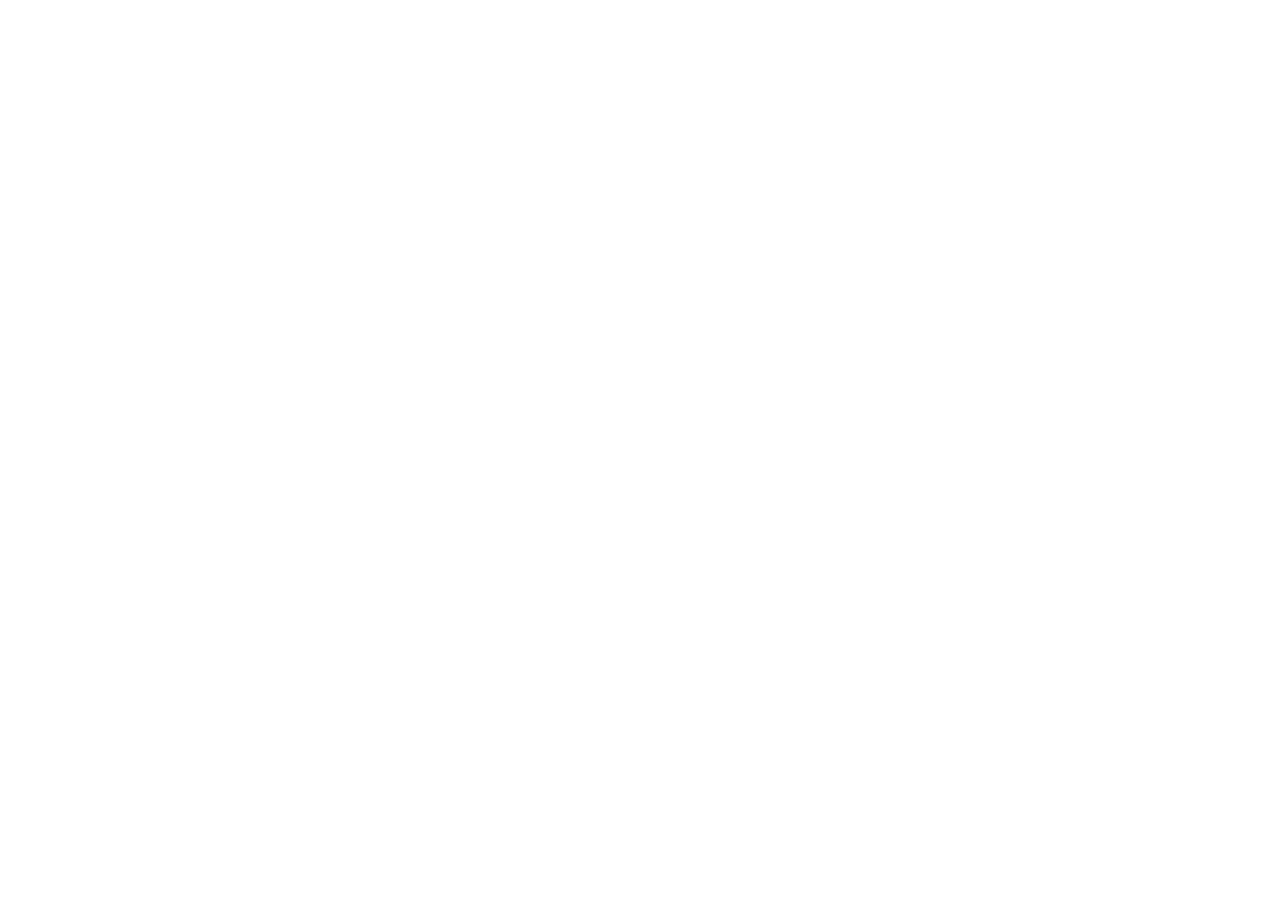
==== index.html @ 1c8674ed "Initialisation du projet et création de l'architecture" ====
<!doctype html>
<html lang="fr">
<head>
    <meta charset="UTF-8">
    <meta name="viewport"
          content="width=device-width, user-scalable=no, initial-scale=1.0, maximum-scale=1.0, minimum-scale=1.0">
    <title>Document</title>
</head>
<body>

</body>
</html>
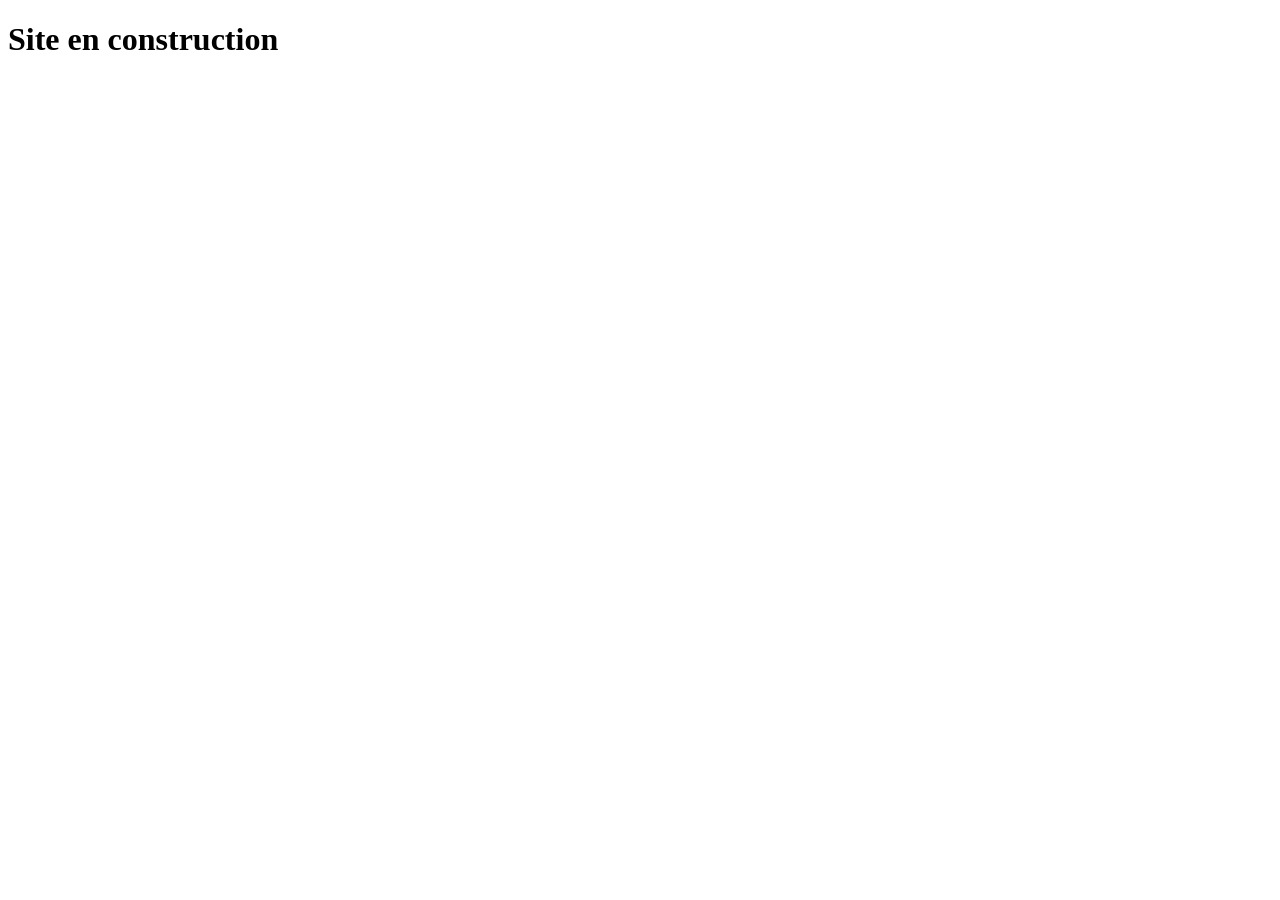
==== commit 9fe25768: "Initialisation du projet et création de l'architecture" ====
--- a/index.html
+++ b/index.html
@@ -4,9 +4,9 @@
     <meta charset="UTF-8">
     <meta name="viewport"
           content="width=device-width, user-scalable=no, initial-scale=1.0, maximum-scale=1.0, minimum-scale=1.0">
-    <title>Document</title>
+    <title>Accueil</title>
 </head>
 <body>
-
+    <h1>Site en construction</h1>
 </body>
 </html>
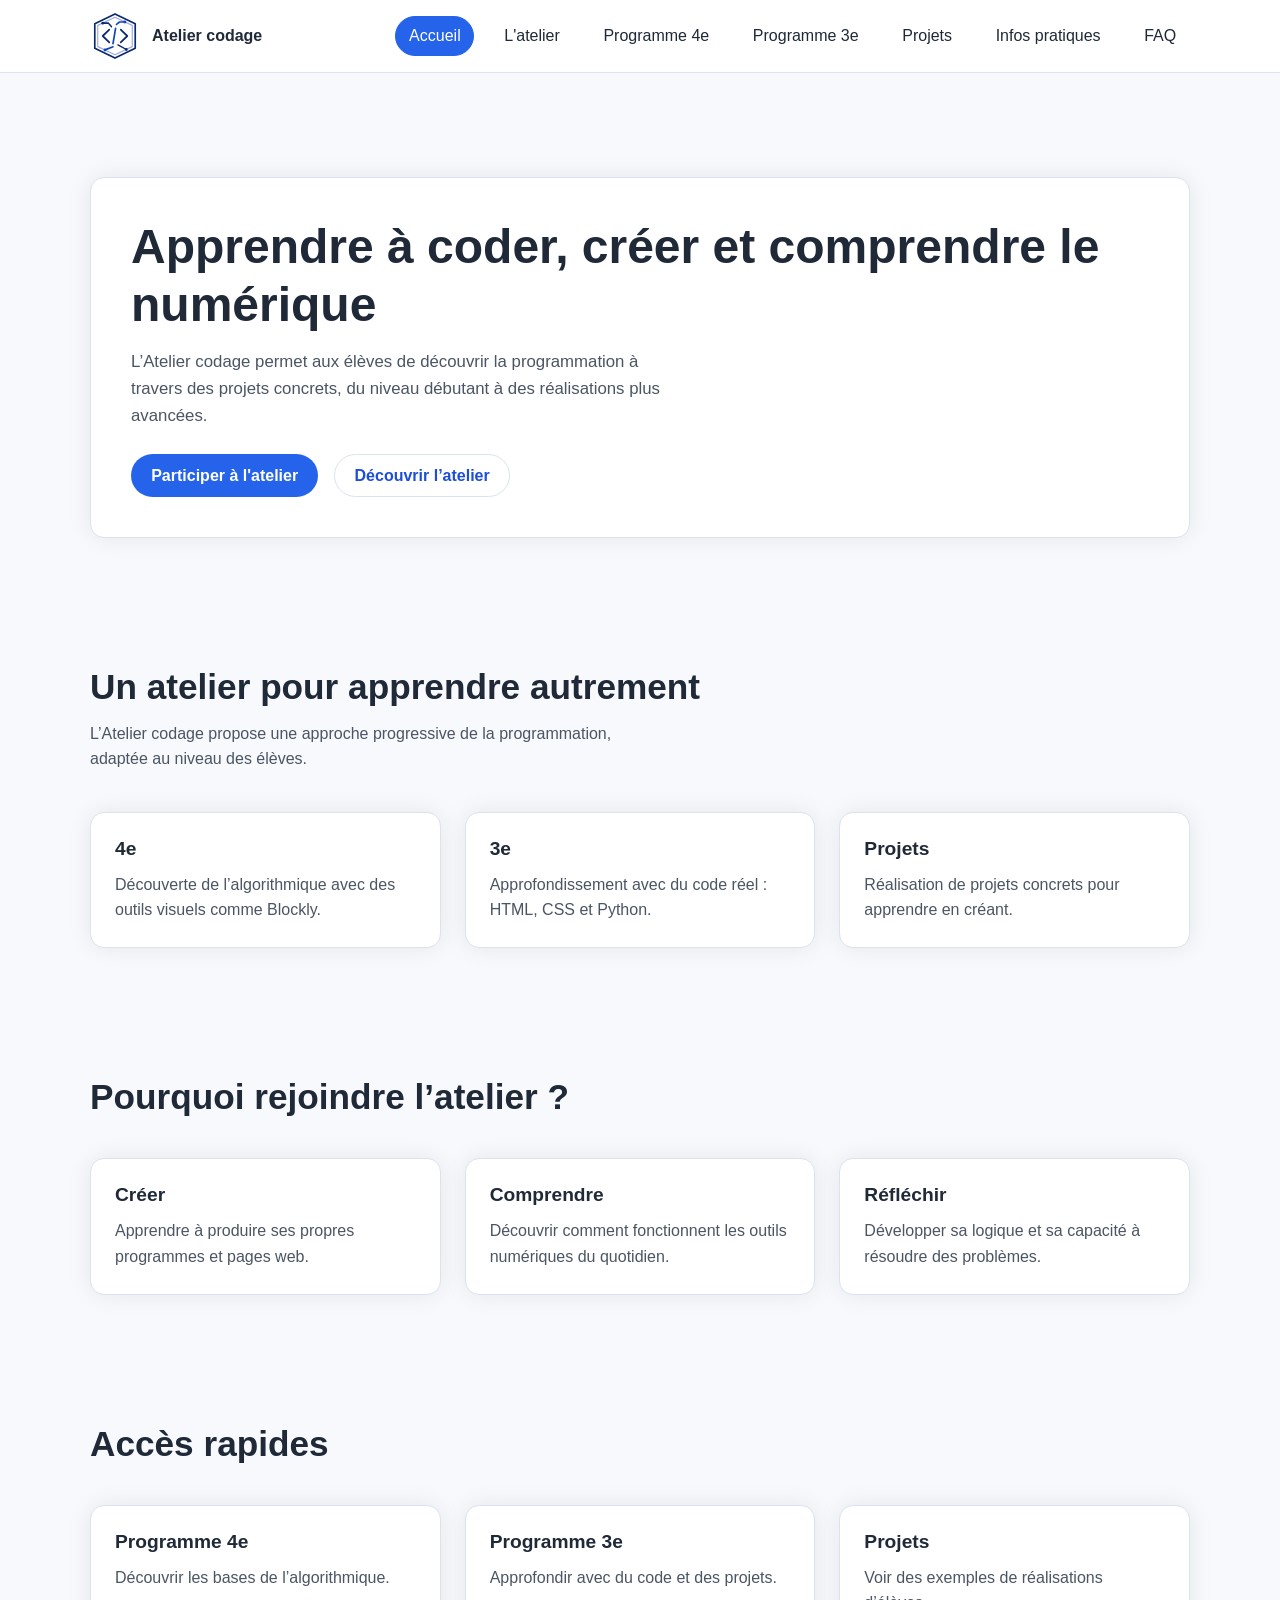
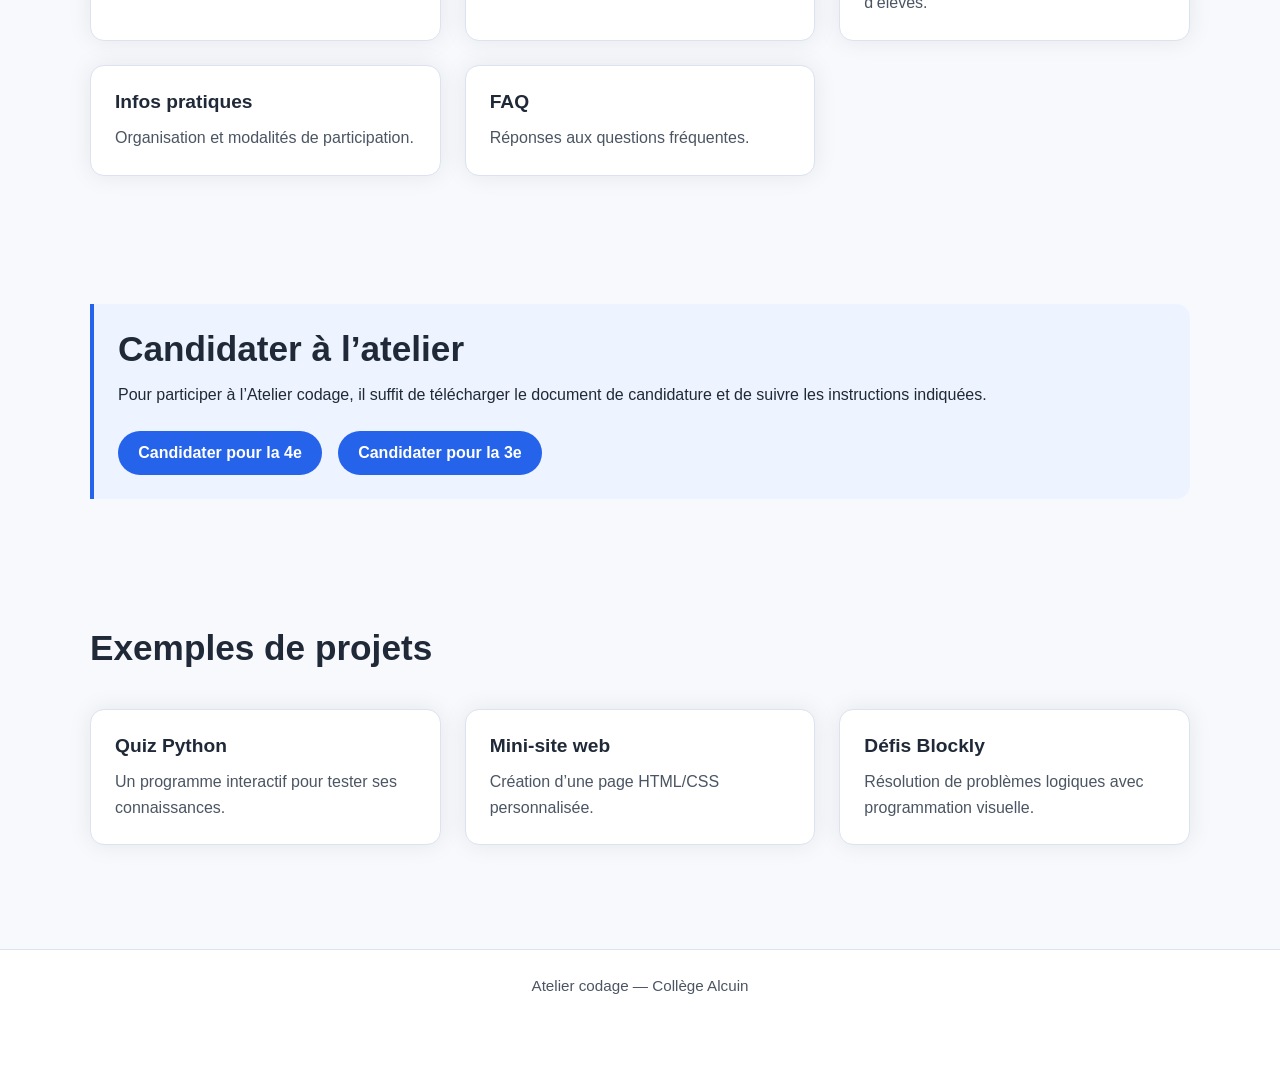
==== commit 5297819e: "Projet v1 complet et fonctionnel" ====
--- a/index.html
+++ b/index.html
@@ -1,12 +1,189 @@
 <!doctype html>
 <html lang="fr">
 <head>
+    <meta name="description" content="La page d'accueil du site de l'Atelier Codage du collège Alcuin">
     <meta charset="UTF-8">
     <meta name="viewport"
           content="width=device-width, user-scalable=no, initial-scale=1.0, maximum-scale=1.0, minimum-scale=1.0">
-    <title>Accueil</title>
+
+    <link rel="shortcut icon" href="./images/logo/favicon.ico" type="image/x-icon">
+    <link rel="stylesheet" href="./css/style.css">
+
+    <script src="./js/menu.js" defer></script>
+    <script src="./js/script.js" defer></script>
+
+    <title></title>
 </head>
+
 <body>
-    <h1>Site en construction</h1>
+    <header class="site-header">
+        <div class="container header-inner">
+            <a href="./index.html" class="site-brand">
+                <img src="./images/logo/logo.svg" alt="Logo de l'Atelier Codage">
+                <span>Atelier codage</span>
+            </a>
+
+            <button class="menu-toggle" aria-label="Ouvrir le menu" aria-expanded="false">
+                ☰
+            </button>
+
+            <nav class="menu" aria-label="Menu principal">
+                <!-- Menu injecté par JS -->
+            </nav>
+        </div>
+        <nav class="menu"></nav>
+    </header>
+
+    <main class="site-main">
+        <section class="page-hero">
+            <div class="container">
+                <h1>Apprendre à coder, créer et comprendre le numérique</h1>
+                <p>L’Atelier codage permet aux élèves de découvrir la programmation à travers des projets concrets, du niveau débutant à des réalisations plus avancées.</p>
+
+                <div class="page-content__btn-container">
+                    <a class="button button-primary" href="pages/infos-pratiques.html">Participer à l'atelier</a>
+                    <a class="button button-secondary" href="pages/atelier.html">Découvrir l’atelier</a>
+                </div>
+            </div>
+        </section>
+
+        <section class="section page-content">
+            <div class="container">
+                <div class="section-header">
+                    <h2 class="section-title">Un atelier pour apprendre autrement</h2>
+                    <p class="section-intro">
+                        L’Atelier codage propose une approche progressive de la programmation, adaptée au
+                        niveau des élèves.
+                    </p>
+                </div>
+
+                <div class="grid grid-3">
+                    <div class="card">
+                        <h3 class="card-title">4e</h3>
+                        <p>Découverte de l’algorithmique avec des outils visuels comme Blockly.</p>
+                    </div>
+
+                    <div class="card">
+                        <h3 class="card-title">3e</h3>
+                        <p>Approfondissement avec du code réel : HTML, CSS et Python.</p>
+                    </div>
+
+                    <div class="card">
+                        <h3 class="card-title">Projets</h3>
+                        <p>Réalisation de projets concrets pour apprendre en créant.</p>
+                    </div>
+                </div>
+            </div>
+        </section>
+
+        <section class="section page-content">
+            <div class="container">
+                <div class="section-header">
+                    <h2 class="section-title">Pourquoi rejoindre l’atelier ?</h2>
+                </div>
+
+                <div class="grid grid-3">
+                    <div class="card">
+                        <h3 class="card-title">Créer</h3>
+                        <p>Apprendre à produire ses propres programmes et pages web.</p>
+                    </div>
+
+                    <div class="card">
+                        <h3 class="card-title">Comprendre</h3>
+                        <p>Découvrir comment fonctionnent les outils numériques du quotidien.</p>
+                    </div>
+
+                    <div class="card">
+                        <h3 class="card-title">Réfléchir</h3>
+                        <p>Développer sa logique et sa capacité à résoudre des problèmes.</p>
+                    </div>
+                </div>
+            </div>
+        </section>
+
+        <section class="section page-content">
+            <div class="container">
+                <div class="section-header">
+                    <h2 class="section-title">Accès rapides</h2>
+                </div>
+
+                <div class="grid grid-3">
+                    <a class="card card-link" href="pages/programme-4eme.html">
+                        <h3 class="card-title">Programme 4e</h3>
+                        <p>Découvrir les bases de l’algorithmique.</p>
+                    </a>
+
+                    <a class="card card-link" href="pages/programme-3eme.html">
+                        <h3 class="card-title">Programme 3e</h3>
+                        <p>Approfondir avec du code et des projets.</p>
+                    </a>
+
+                    <a class="card card-link" href="pages/projets.html">
+                        <h3 class="card-title">Projets</h3>
+                        <p>Voir des exemples de réalisations d’élèves.</p>
+                    </a>
+
+                    <a class="card card-link" href="pages/infos-pratiques.html">
+                        <h3 class="card-title">Infos pratiques</h3>
+                        <p>Organisation et modalités de participation.</p>
+                    </a>
+
+                    <a class="card card-link" href="pages/faq.html">
+                        <h3 class="card-title">FAQ</h3>
+                        <p>Réponses aux questions fréquentes.</p>
+                    </a>
+                </div>
+            </div>
+        </section>
+
+        <section class="section page-content">
+            <div class="container">
+                <div class="info-box">
+                    <h2 class="section-title">Candidater à l’atelier</h2>
+                    <p>Pour participer à l’Atelier codage, il suffit de télécharger le document de candidature et de suivre les instructions indiquées.</p>
+
+                    <div class="page-content__btn-container">
+                        <a class="button button-primary" href="./documents/candidature.pdf" download>
+                            Candidater pour la 4e
+                        </a>
+                        <a class="button button-primary" href="./documents/candidature.pdf" download>
+                            Candidater pour la 3e
+                        </a>
+                    </div>
+                </div>
+            </div>
+        </section>
+
+        <section class="section page-content">
+            <div class="container">
+                <div class="section-header">
+                    <h2 class="section-title">Exemples de projets</h2>
+                </div>
+
+                <div class="grid grid-3">
+                    <div class="card">
+                        <h3 class="card-title">Quiz Python</h3>
+                        <p>Un programme interactif pour tester ses connaissances.</p>
+                    </div>
+
+                    <div class="card">
+                        <h3 class="card-title">Mini-site web</h3>
+                        <p>Création d’une page HTML/CSS personnalisée.</p>
+                    </div>
+
+                    <div class="card">
+                        <h3 class="card-title">Défis Blockly</h3>
+                        <p>Résolution de problèmes logiques avec programmation visuelle.</p>
+                    </div>
+                </div>
+            </div>
+        </section>
+    </main>
+
+    <footer class="site-footer">
+        <div class="container">
+            <p>Atelier codage — Collège Alcuin</p>
+        </div>
+    </footer>
 </body>
 </html>
--- a/css/style.css
+++ b/css/style.css
@@ -0,0 +1,411 @@
+/* --------------------------------------- Variables globales --------------------------------------- */
+:root {
+    --color-bg: #f7f9fc;
+    --color-surface: #ffffff;
+    --color-text: #1f2937;
+    --color-text-soft: #4b5563;
+    --color-primary: #2563eb;
+    --color-primary-dark: #1d4ed8;
+    --color-border: #dbe3ee;
+
+    --shadow-soft: 0 0 24px rgba(15, 23, 42, 0.08);
+
+    --radius: 14px;
+    --container-width: 1100px;
+
+    --space-xs: 0.5rem;
+    --space-sm: 0.75rem;
+    --space-md: 1rem;
+    --space-lg: 1.5rem;
+    --space-xl: 2.5rem;
+    --space-2xl: 4rem;
+
+    --main-font: Verdana, Helvetica, "sans-serif";
+}
+
+/* --------------------------------------- Reset léger --------------------------------------- */
+*,
+*::before,
+*::after {
+    box-sizing: border-box;
+}
+
+html {
+    font-size: 16px;
+}
+
+body,
+h1,
+h2,
+h3,
+p,
+ul,
+ol {
+    margin: 0;
+}
+
+img {
+    display: block;
+    max-width: 100%;
+}
+
+a {
+    color: inherit;
+    text-decoration: none;
+}
+
+button,
+input,
+textarea,
+select {
+    font: inherit;
+}
+
+/* --------------------------------------- Styles généraux --------------------------------------- */
+body {
+    font-family: var(--main-font);
+    background-color: var(--color-bg);
+    color: var(--color-text);
+    line-height: 1.6;
+}
+
+.container {
+    width: min(100% - 2rem, var(--container-width));
+    margin-inline: auto;
+}
+
+.site-main {
+    padding-block: var(--space-xl);
+}
+
+h1,
+h2,
+h3 {
+    line-height: 1.2;
+}
+
+h1 {
+    font-size: clamp(2rem, 4vw, 3rem);
+}
+
+h1 sup {
+    font-size: clamp(1rem, 2vw, 1.5rem);
+}
+
+p {
+    color: var(--color-text-soft);
+}
+
+/* --------------------------------------- Structure commune --------------------------------------- */
+.site-header,
+.site-footer,
+.page-hero,
+.page-content {
+    width: 100%;
+}
+
+.page-content {
+    padding-block: var(--space-xl);
+}
+
+.page-content__btn-container {
+    margin-top: 1.5rem;
+    display: flex;
+    flex-wrap: wrap;
+    gap: 1rem;
+}
+
+/* --------------------------------------- Header + menu --------------------------------------- */
+.site-header {
+    background-color: var(--color-surface);
+    border-bottom: 1px solid var(--color-border);
+    position: sticky;
+    top: 0;
+    z-index: 1000;
+}
+
+.header-inner {
+    min-height: 72px;
+    display: flex;
+    align-items: center;
+    justify-content: space-between;
+    gap: var(--space-lg);
+}
+
+.site-brand {
+    display: flex;
+    align-items: center;
+    gap: var(--space-sm);
+    font-weight: 700;
+}
+
+.site-brand img {
+    width: 50px;
+    height: 50px;
+    object-fit: contain;
+}
+
+.menu {
+    display: flex;
+    align-items: center;
+    gap: var(--space-md);
+    flex-wrap: wrap;
+}
+
+.menu-toggle {
+    display: none;
+    font-size: 1.5rem;
+    background: none;
+    border: none;
+    cursor: pointer;
+}
+
+.menu-link {
+    padding: 0.4rem 0.8rem;
+    border-radius: 500px;
+    color: var(--color-text);
+    border: 1px solid transparent;
+    transition: background-color 1s ease, color 1s ease, border 1s ease;
+}
+
+.menu-link:hover,
+.menu-link:focus-visible {
+    background-color: #eaf1ff;
+    border-color: var(--color-primary);
+    color: var(--color-primary-dark);
+}
+
+.menu-link.active {
+    background-color: var(--color-primary);
+    color: #ffffff;
+    border-color: var(--color-primary);
+}
+
+/* --------------------------------------- Hero + footer --------------------------------------- */
+.page-hero {
+    padding-block: var(--space-2xl);
+}
+
+.page-hero .container {
+    background-color: var(--color-surface);
+    border: 1px solid var(--color-border);
+    border-radius: var(--radius);
+    box-shadow: var(--shadow-soft);
+    padding: var(--space-xl);
+}
+
+.page-hero p {
+    margin-top: var(--space-md);
+    max-width: 60ch;
+    font-size: 1.05rem;
+}
+
+.site-footer {
+    border-top: 1px solid var(--color-border);
+    background-color: var(--color-surface);
+    min-height: 15vh;
+}
+
+.site-footer .container {
+    padding-block: var(--space-lg);
+}
+
+.site-footer p {
+    font-size: 0.95rem;
+    text-align: center;
+}
+
+/* --------------------------------------- responsive --------------------------------------- */
+@media (max-width: 768px) {
+
+    .menu-toggle {
+        display: block;
+    }
+
+    .menu {
+        position: absolute;
+        top: 72px;
+        right: 1rem;
+        left: 1rem;
+
+        background-color: var(--color-surface);
+        border: 1px solid var(--color-border);
+        border-radius: var(--radius);
+        box-shadow: var(--shadow-soft);
+
+        flex-direction: column;
+        align-items: stretch;
+        padding: var(--space-md);
+
+        display: none;
+    }
+
+    .menu.open {
+        display: flex;
+    }
+
+    .menu-link {
+        padding: 0.75rem;
+        border-radius: 8px;
+    }
+
+    .header-inner {
+        position: relative;
+    }
+}
+
+/* ****************************************************************************************************************** */
+.button {
+    display: inline-flex;
+    align-items: center;
+    justify-content: center;
+    gap: 0.5rem;
+
+    padding: 0.8rem 1.2rem;
+    border: 1px solid transparent;
+    border-radius: 999px;
+
+    font-weight: 600;
+    line-height: 1;
+    cursor: pointer;
+
+    transition: background-color 0.2s ease, color 0.2s ease, border-color 0.2s ease, transform 0.2s ease;
+}
+
+.button:hover,
+.button:focus-visible {
+    transform: translateY(-1px);
+}
+
+.button-primary {
+    background-color: var(--color-primary);
+    color: #ffffff;
+}
+
+.button-primary:hover,
+.button-primary:focus-visible {
+    background-color: var(--color-primary-dark);
+}
+
+.button-secondary {
+    background-color: var(--color-surface);
+    color: var(--color-primary-dark);
+    border-color: var(--color-border);
+}
+
+.button-secondary:hover,
+.button-secondary:focus-visible {
+    background-color: #eef4ff;
+}
+
+/* ****************************************************************************************************************** */
+.section {
+    padding-block: var(--space-2xl);
+}
+
+.section-header {
+    margin-bottom: var(--space-xl);
+}
+
+.section-title {
+      font-size: clamp(1.5rem, 3vw, 2.2rem);
+      margin-bottom: var(--space-sm);
+}
+
+.section-intro {
+    max-width: 65ch;
+}
+
+/* ****************************************************************************************************************** */
+.grid {
+      display: grid;
+      gap: var(--space-lg);
+}
+
+.grid-2 {
+    grid-template-columns: repeat(2, minmax(0, 1fr));
+}
+
+.grid-3 {
+    grid-template-columns: repeat(3, minmax(0, 1fr));
+}
+
+.grid-4 {
+    grid-template-columns: repeat(4, minmax(0, 1fr));
+}
+
+@media (max-width: 900px) {
+    .grid-3,
+    .grid-4 {
+        grid-template-columns: repeat(2, minmax(0, 1fr));
+    }
+}
+
+@media (max-width: 640px) {
+    .grid-2,
+    .grid-3,
+    .grid-4 {
+        grid-template-columns: 1fr;
+    }
+}
+
+/* ****************************************************************************************************************** */
+.card {
+    background-color: var(--color-surface);
+    border: 1px solid var(--color-border);
+    border-radius: var(--radius);
+    box-shadow: var(--shadow-soft);
+    padding: var(--space-lg);
+    height: 100%;
+}
+
+.card-title {
+      font-size: 1.2rem;
+      margin-bottom: var(--space-sm);
+}
+
+.card p + p {
+    margin-top: var(--space-sm);
+}
+
+.card-link {
+    display: block;
+    height: 100%;
+    transition: transform 0.2s ease, box-shadow 0.2s ease;
+}
+
+.card-link:hover,
+.card-link:focus-visible {
+    transform: translateY(-3px);
+}
+
+/* ****************************************************************************************************************** */
+.info-box {
+    background-color: #eef4ff;
+    border-left: 4px solid var(--color-primary);
+    border-radius: 0 var(--radius) var(--radius) 0;
+    padding: var(--space-lg);
+}
+
+.info-box p {
+    color: var(--color-text);
+}
+
+/* ****************************************************************************************************************** */
+.badge {
+    display: inline-block;
+    padding: 0.35rem 0.7rem;
+    border-radius: 999px;
+    background-color: #eaf1ff;
+    color: var(--color-primary-dark);
+    font-size: 0.9rem;
+    font-weight: 600;
+}
+
+.content-list {
+    padding-left: 1.2rem;
+}
+
+.content-list li + li {
+    margin-top: 0.5rem;
+}
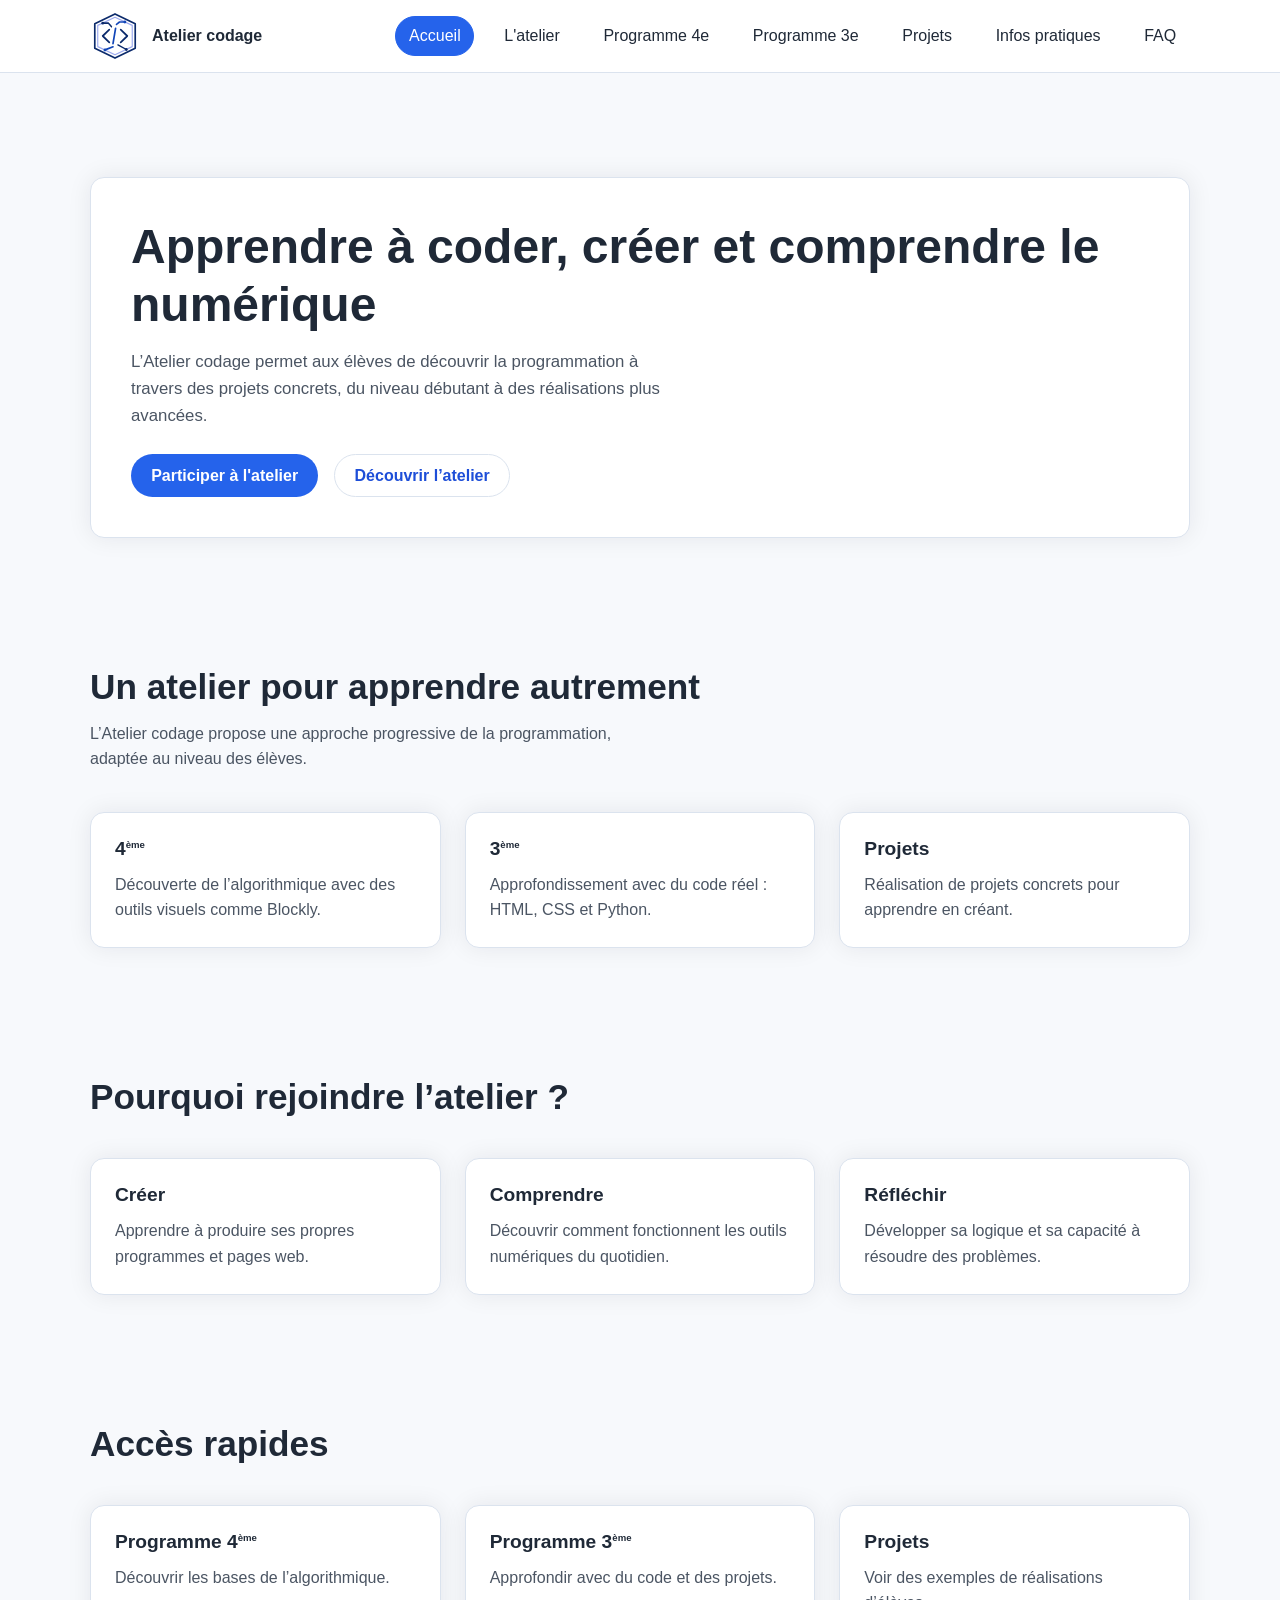
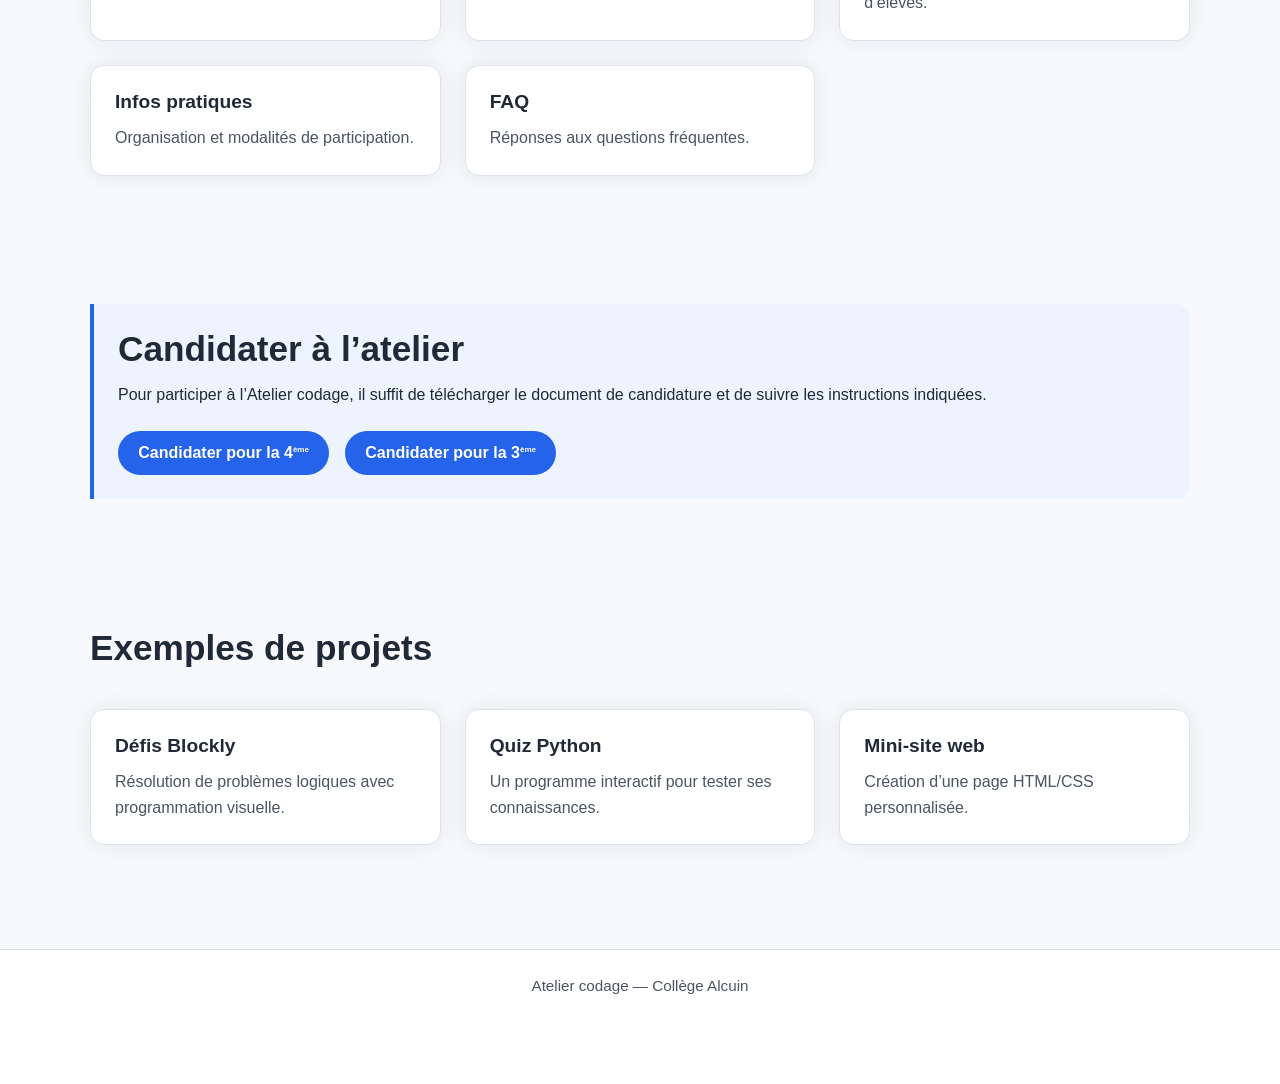
==== commit 45a20f2b: "Projet v1 complet et fonctionnel" ====
--- a/index.html
+++ b/index.html
@@ -59,12 +59,12 @@
 
                 <div class="grid grid-3">
                     <div class="card">
-                        <h3 class="card-title">4e</h3>
+                        <h3 class="card-title">4<sup>ème</sup></h3>
                         <p>Découverte de l’algorithmique avec des outils visuels comme Blockly.</p>
                     </div>
 
                     <div class="card">
-                        <h3 class="card-title">3e</h3>
+                        <h3 class="card-title">3<sup>ème</sup></h3>
                         <p>Approfondissement avec du code réel : HTML, CSS et Python.</p>
                     </div>
 
@@ -109,12 +109,12 @@
 
                 <div class="grid grid-3">
                     <a class="card card-link" href="pages/programme-4eme.html">
-                        <h3 class="card-title">Programme 4e</h3>
+                        <h3 class="card-title">Programme 4<sup>ème</sup></h3>
                         <p>Découvrir les bases de l’algorithmique.</p>
                     </a>
 
                     <a class="card card-link" href="pages/programme-3eme.html">
-                        <h3 class="card-title">Programme 3e</h3>
+                        <h3 class="card-title">Programme 3<sup>ème</sup></h3>
                         <p>Approfondir avec du code et des projets.</p>
                     </a>
 
@@ -140,14 +140,17 @@
             <div class="container">
                 <div class="info-box">
                     <h2 class="section-title">Candidater à l’atelier</h2>
-                    <p>Pour participer à l’Atelier codage, il suffit de télécharger le document de candidature et de suivre les instructions indiquées.</p>
+                    <p>
+                        Pour participer à l’Atelier codage, il suffit de télécharger le document de candidature et
+                        de suivre les instructions indiquées.
+                    </p>
 
                     <div class="page-content__btn-container">
-                        <a class="button button-primary" href="./documents/candidature.pdf" download>
-                            Candidater pour la 4e
+                        <a class="button button-primary" href="./documents/candidature-4e.pdf" download>
+                            <span>Candidater pour la 4<sup>ème</sup></span>
                         </a>
-                        <a class="button button-primary" href="./documents/candidature.pdf" download>
-                            Candidater pour la 3e
+                        <a class="button button-primary" href="./documents/candidature-3e.pdf" download>
+                            <span>Candidater pour la 3<sup>ème</sup></span>
                         </a>
                     </div>
                 </div>
@@ -162,6 +165,11 @@
 
                 <div class="grid grid-3">
                     <div class="card">
+                        <h3 class="card-title">Défis Blockly</h3>
+                        <p>Résolution de problèmes logiques avec programmation visuelle.</p>
+                    </div>
+
+                    <div class="card">
                         <h3 class="card-title">Quiz Python</h3>
                         <p>Un programme interactif pour tester ses connaissances.</p>
                     </div>
@@ -169,11 +177,6 @@
                     <div class="card">
                         <h3 class="card-title">Mini-site web</h3>
                         <p>Création d’une page HTML/CSS personnalisée.</p>
-                    </div>
-
-                    <div class="card">
-                        <h3 class="card-title">Défis Blockly</h3>
-                        <p>Résolution de problèmes logiques avec programmation visuelle.</p>
                     </div>
                 </div>
             </div>
--- a/css/style.css
+++ b/css/style.css
@@ -88,8 +88,8 @@
     font-size: clamp(2rem, 4vw, 3rem);
 }
 
-h1 sup {
-    font-size: clamp(1rem, 2vw, 1.5rem);
+sup {
+    font-size: 0.5em;
 }
 
 p {
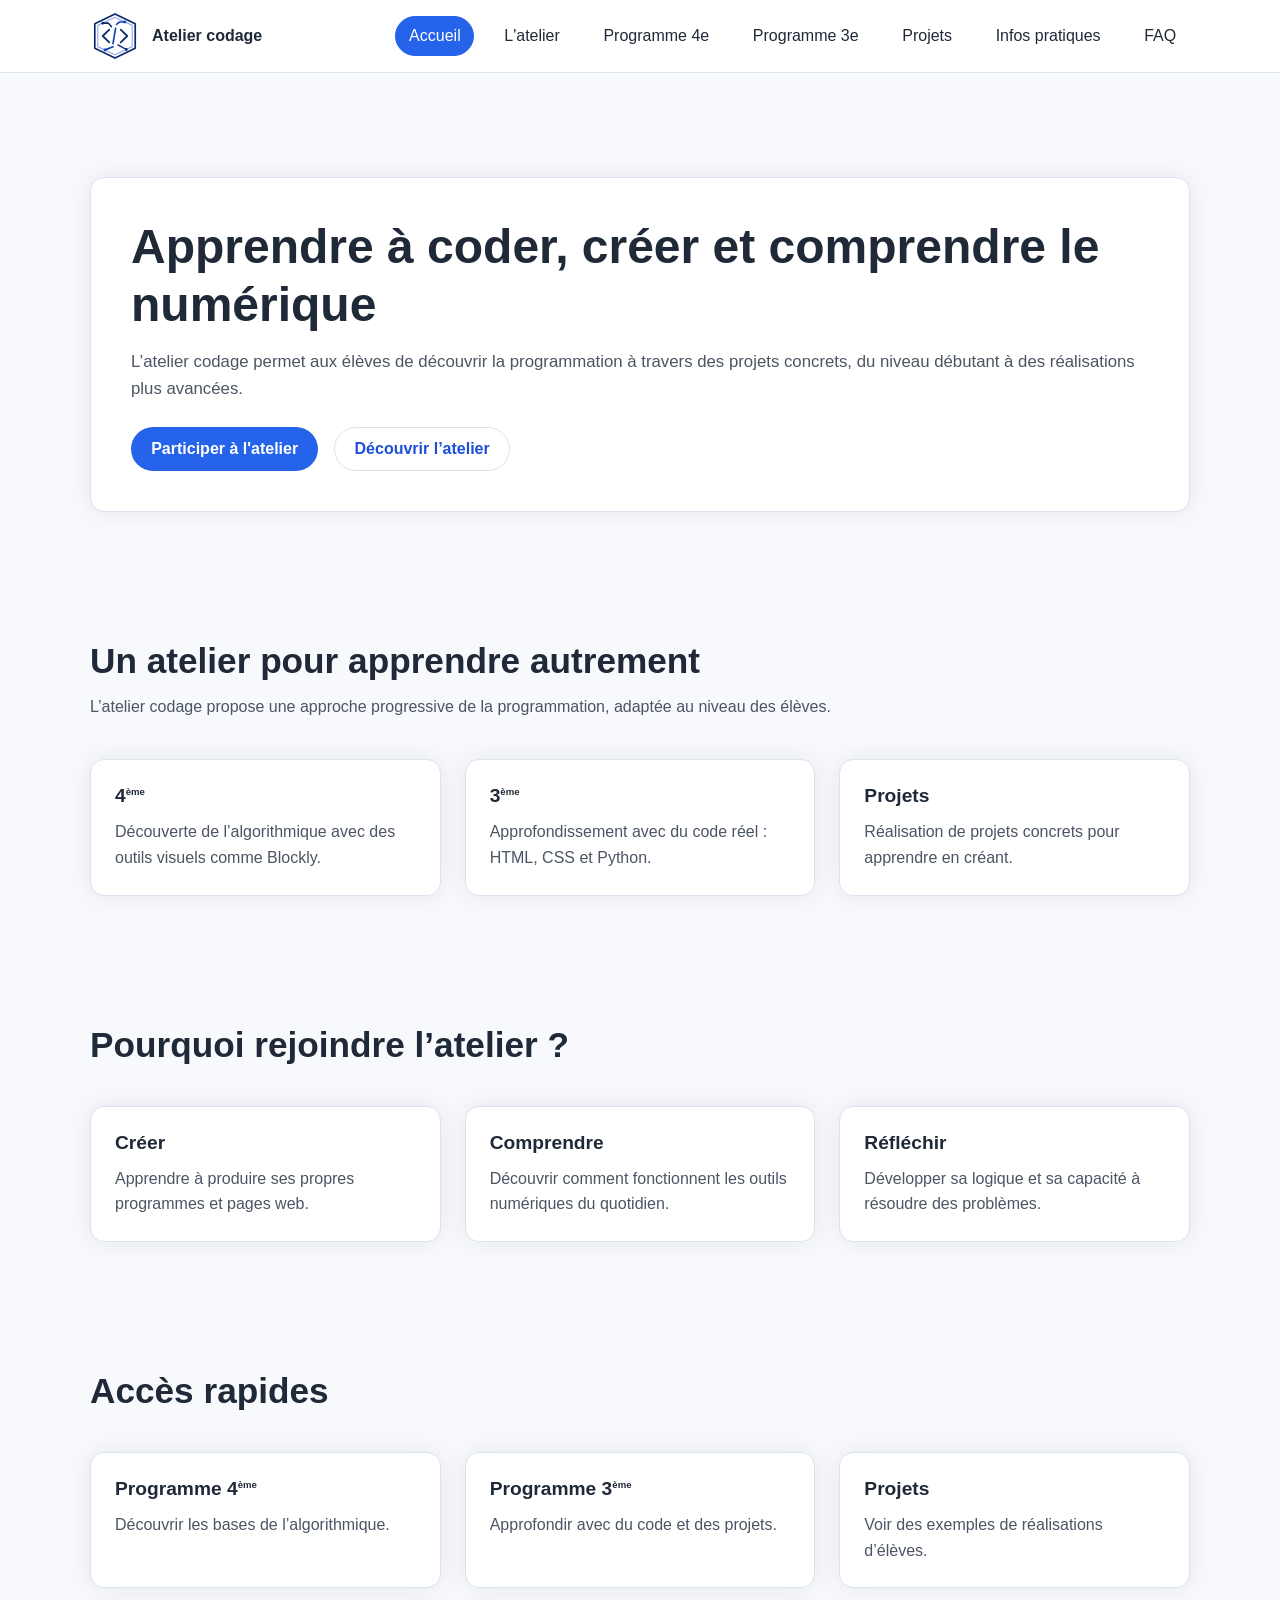
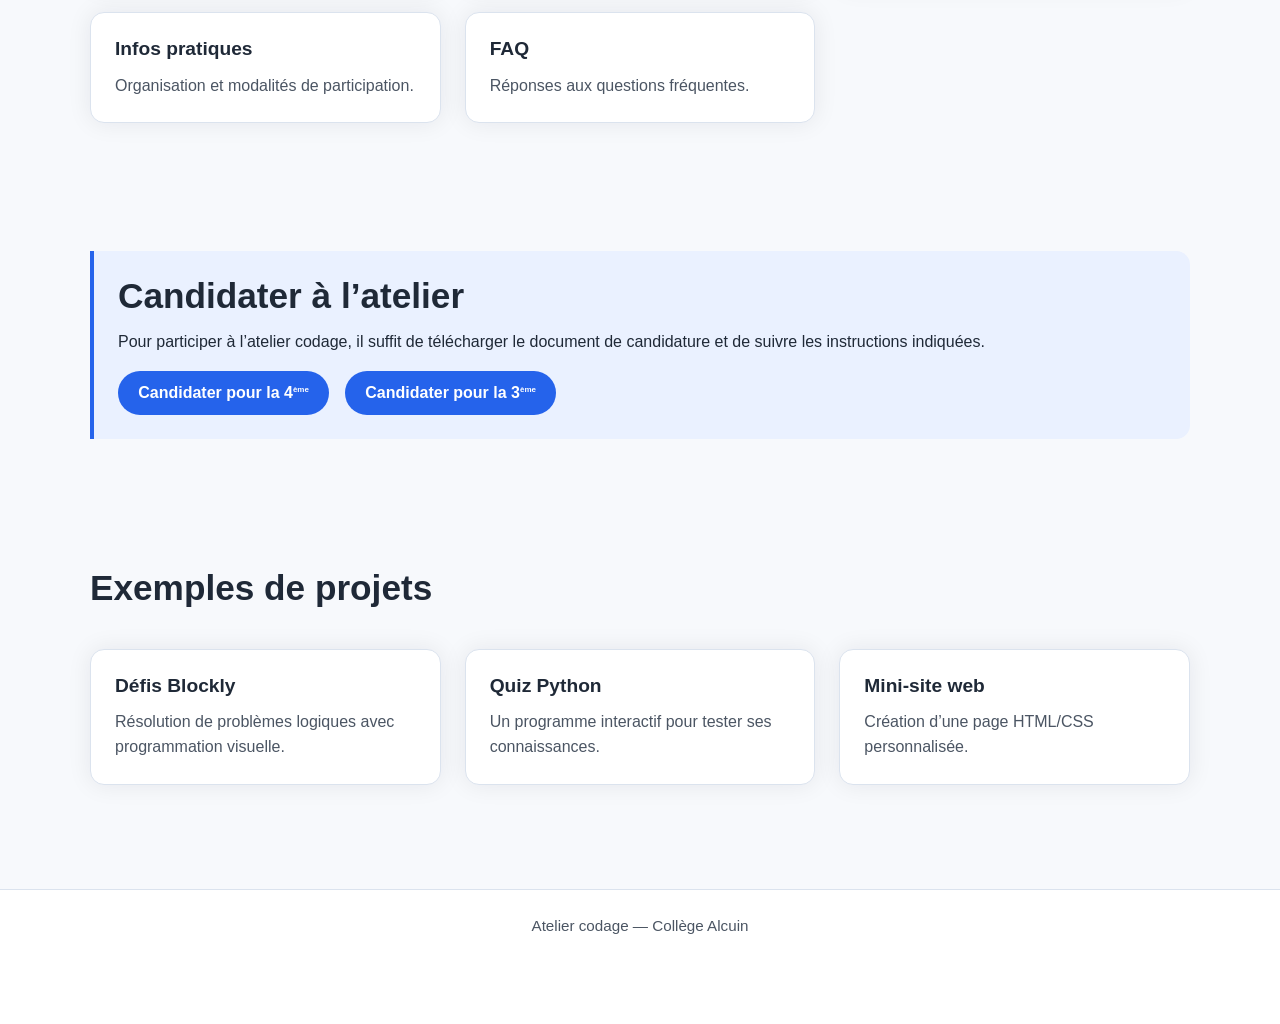
==== commit 800ab28c: "update style" ====
--- a/index.html
+++ b/index.html
@@ -1,7 +1,7 @@
 <!doctype html>
 <html lang="fr">
 <head>
-    <meta name="description" content="La page d'accueil du site de l'Atelier Codage du collège Alcuin">
+    <meta name="description" content="La page d'accueil du site de l'atelier Codage du collège Alcuin">
     <meta charset="UTF-8">
     <meta name="viewport"
           content="width=device-width, user-scalable=no, initial-scale=1.0, maximum-scale=1.0, minimum-scale=1.0">
@@ -19,7 +19,7 @@
     <header class="site-header">
         <div class="container header-inner">
             <a href="./index.html" class="site-brand">
-                <img src="./images/logo/logo.svg" alt="Logo de l'Atelier Codage">
+                <img src="./images/logo/logo.svg" alt="Logo de l'atelier Codage">
                 <span>Atelier codage</span>
             </a>
 
@@ -38,7 +38,7 @@
         <section class="page-hero">
             <div class="container">
                 <h1>Apprendre à coder, créer et comprendre le numérique</h1>
-                <p>L’Atelier codage permet aux élèves de découvrir la programmation à travers des projets concrets, du niveau débutant à des réalisations plus avancées.</p>
+                <p>L’atelier codage permet aux élèves de découvrir la programmation à travers des projets concrets, du niveau débutant à des réalisations plus avancées.</p>
 
                 <div class="page-content__btn-container">
                     <a class="button button-primary" href="pages/infos-pratiques.html">Participer à l'atelier</a>
@@ -52,7 +52,7 @@
                 <div class="section-header">
                     <h2 class="section-title">Un atelier pour apprendre autrement</h2>
                     <p class="section-intro">
-                        L’Atelier codage propose une approche progressive de la programmation, adaptée au
+                        L’atelier codage propose une approche progressive de la programmation, adaptée au
                         niveau des élèves.
                     </p>
                 </div>
@@ -141,7 +141,7 @@
                 <div class="info-box">
                     <h2 class="section-title">Candidater à l’atelier</h2>
                     <p>
-                        Pour participer à l’Atelier codage, il suffit de télécharger le document de candidature et
+                        Pour participer à l’atelier codage, il suffit de télécharger le document de candidature et
                         de suivre les instructions indiquées.
                     </p>
 
--- a/css/style.css
+++ b/css/style.css
@@ -7,6 +7,7 @@
     --color-primary: #2563eb;
     --color-primary-dark: #1d4ed8;
     --color-border: #dbe3ee;
+    --color-badge: #eaf1ff;
 
     --shadow-soft: 0 0 24px rgba(15, 23, 42, 0.08);
 
@@ -170,7 +171,7 @@
 
 .menu-link:hover,
 .menu-link:focus-visible {
-    background-color: #eaf1ff;
+    background-color: var(--color-badge);
     border-color: var(--color-primary);
     color: var(--color-primary-dark);
 }
@@ -196,7 +197,7 @@
 
 .page-hero p {
     margin-top: var(--space-md);
-    max-width: 60ch;
+    /*max-width: 60ch;*/
     font-size: 1.05rem;
 }
 
@@ -295,7 +296,7 @@
 
 .button-secondary:hover,
 .button-secondary:focus-visible {
-    background-color: #eef4ff;
+    background-color: var(--color-badge);
 }
 
 /* ****************************************************************************************************************** */
@@ -311,10 +312,10 @@
       font-size: clamp(1.5rem, 3vw, 2.2rem);
       margin-bottom: var(--space-sm);
 }
-
+/*
 .section-intro {
     max-width: 65ch;
-}
+}*/
 
 /* ****************************************************************************************************************** */
 .grid {
@@ -381,7 +382,7 @@
 
 /* ****************************************************************************************************************** */
 .info-box {
-    background-color: #eef4ff;
+    background-color: var(--color-badge);
     border-left: 4px solid var(--color-primary);
     border-radius: 0 var(--radius) var(--radius) 0;
     padding: var(--space-lg);
@@ -389,6 +390,10 @@
 
 .info-box p {
     color: var(--color-text);
+}
+
+.info-box div {
+    margin-top: 1rem;
 }
 
 /* ****************************************************************************************************************** */
@@ -396,7 +401,7 @@
     display: inline-block;
     padding: 0.35rem 0.7rem;
     border-radius: 999px;
-    background-color: #eaf1ff;
+    background-color: var(--color-badge);
     color: var(--color-primary-dark);
     font-size: 0.9rem;
     font-weight: 600;
@@ -406,6 +411,6 @@
     padding-left: 1.2rem;
 }
 
-.content-list li + li {
+.content-list li {
     margin-top: 0.5rem;
 }
